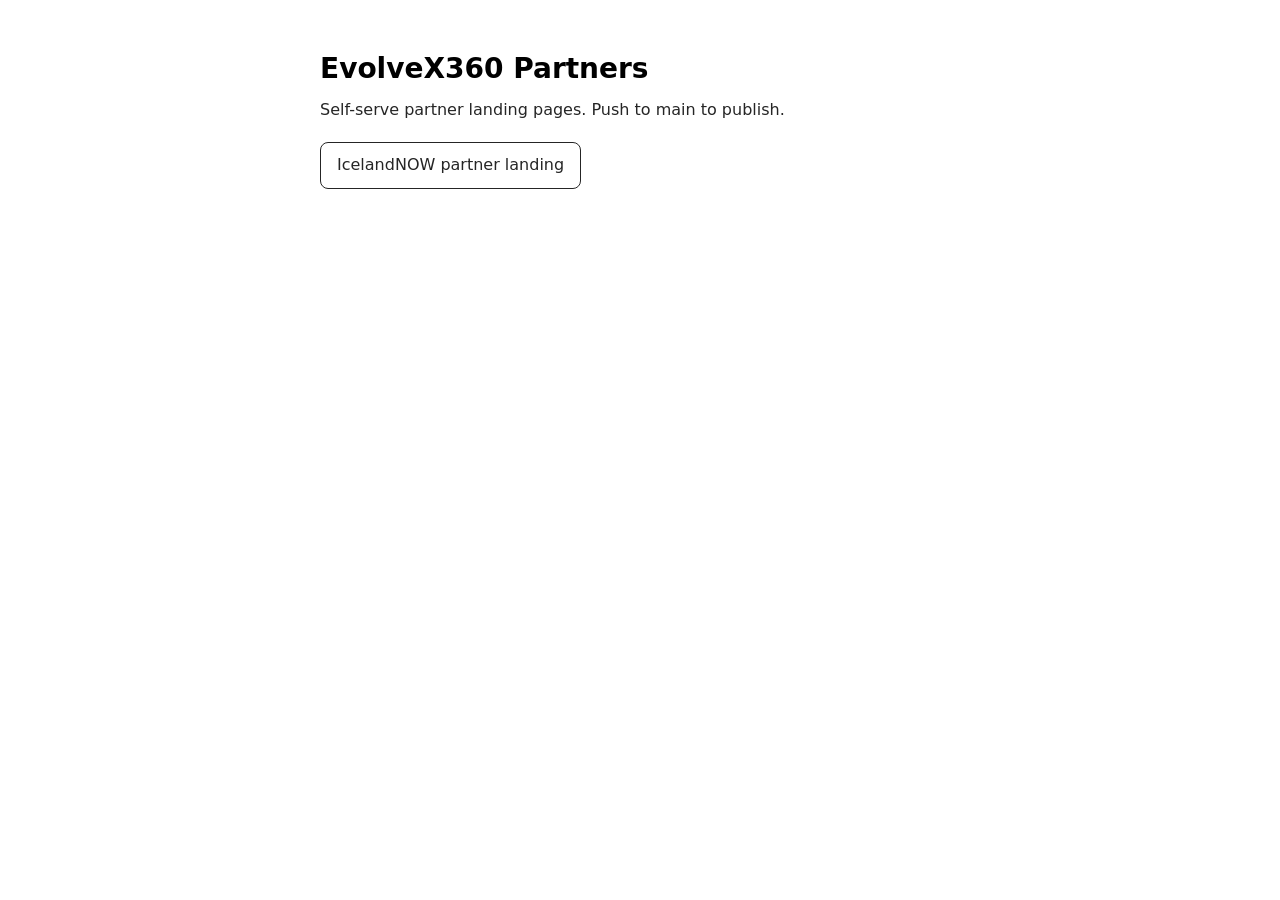
==== index.html @ c0bba4e9 "Initial EvolveX360 Partners hub with IcelandNOW landing" ====
<!DOCTYPE html>
<html lang="en">
<head>
  <meta charset="utf-8">
  <meta name="viewport" content="width=device-width, initial-scale=1">
  <title>EvolveX360 Partners</title>
  <style>
    :root { color-scheme: light dark; }
    body {
      margin: 0;
      font-family: system-ui, -apple-system, Segoe UI, Roboto, sans-serif;
      line-height: 1.5;
      max-width: 40rem;
      margin-inline: auto;
      padding: 3rem 1.25rem;
    }
    h1 { font-size: 1.75rem; margin: 0 0 0.5rem; }
    p { margin: 0 0 1.25rem; opacity: 0.85; }
    a {
      display: inline-block;
      padding: 0.65rem 1rem;
      border: 1px solid currentColor;
      border-radius: 0.5rem;
      text-decoration: none;
      color: inherit;
    }
    a:hover { opacity: 0.8; }
  </style>
</head>
<body>
  <h1>EvolveX360 Partners</h1>
  <p>Self-serve partner landing pages. Push to main to publish.</p>
  <p><a href="/icelandnow/">IcelandNOW partner landing</a></p>
</body>
</html>
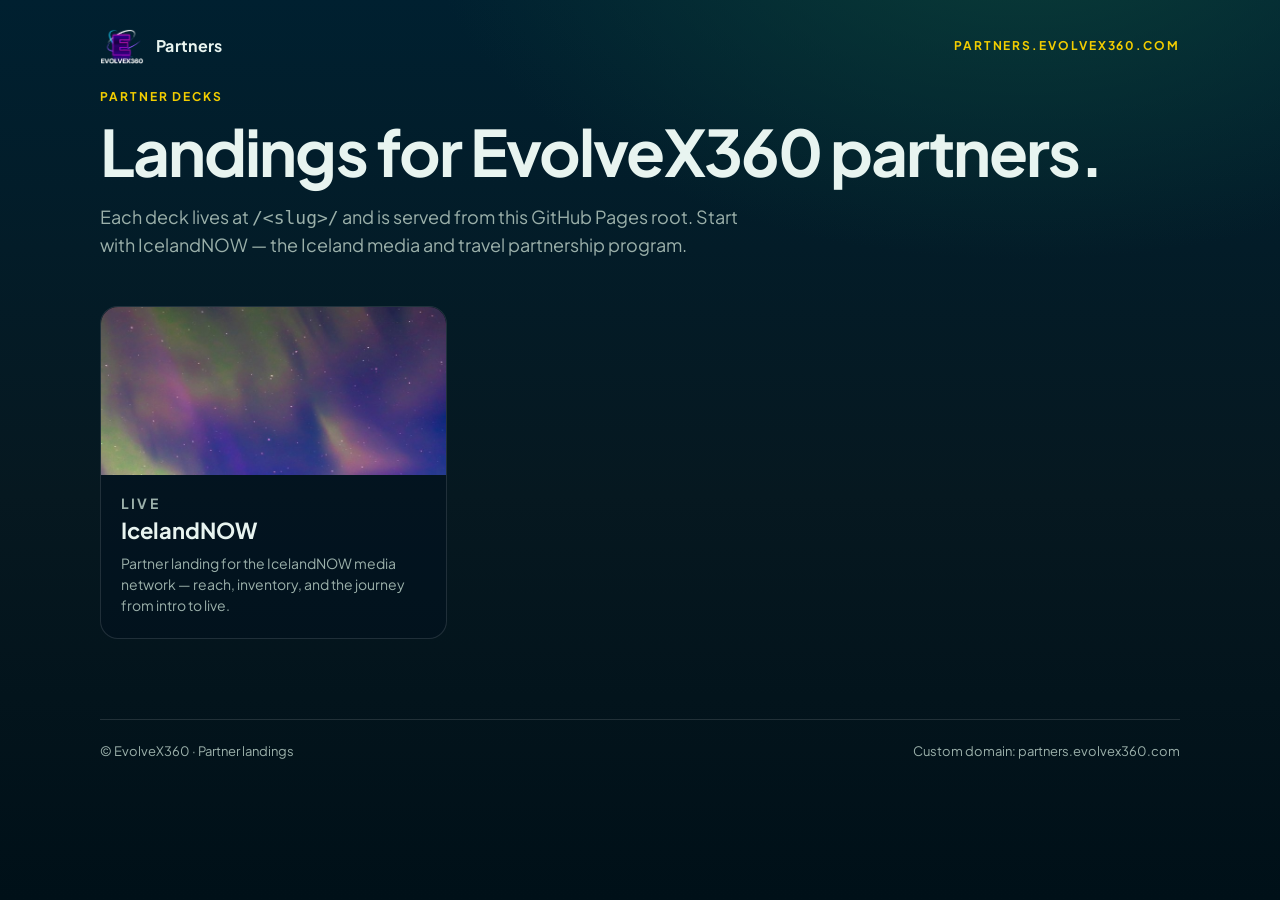
==== commit 48f55abc: "Add IcelandNOW partner hub and landing for GitHub Pages Publish the partners root hub, IcelandNOW la" ====
--- a/index.html
+++ b/index.html
@@ -4,32 +4,129 @@
   <meta charset="utf-8">
   <meta name="viewport" content="width=device-width, initial-scale=1">
   <title>EvolveX360 Partners</title>
+  <meta name="description" content="Partner landing pages for EvolveX360 decks. IcelandNOW and future partner programs.">
+  <link rel="icon" href="icelandnow/assets/mark.svg" type="image/svg+xml">
+  <link rel="stylesheet" href="icelandnow/fonts/plus-jakarta.css">
   <style>
-    :root { color-scheme: light dark; }
+    :root {
+      --night: #061820;
+      --aurora: #002030;
+      --ink: #e8f4f0;
+      --muted: #9bb0aa;
+      --yellow: #f2cd00;
+      --line: rgba(255,255,255,.12);
+    }
+    * { box-sizing: border-box; }
+    html, body { margin: 0; min-height: 100%; }
     body {
+      font-family: "Plus Jakarta Sans", "Segoe UI", sans-serif;
+      background: radial-gradient(1200px 700px at 80% -10%, #0a3d38 0%, transparent 50%),
+                  linear-gradient(180deg, var(--aurora) 0%, var(--night) 55%, #001018 100%);
+      color: var(--ink);
+      line-height: 1.5;
+    }
+    a { color: inherit; }
+    .wrap { width: min(1080px, calc(100% - 40px)); margin: 0 auto; }
+    header {
+      display: flex;
+      align-items: center;
+      justify-content: space-between;
+      padding: 28px 0 12px;
+    }
+    .brand {
+      display: flex;
+      align-items: center;
+      gap: 12px;
+      text-decoration: none;
+      font-weight: 700;
+      letter-spacing: .02em;
+    }
+    .brand img { height: 36px; width: auto; }
+    .eyebrow {
+      color: var(--yellow);
+      font-size: 12px;
+      font-weight: 700;
+      letter-spacing: .16em;
+      text-transform: uppercase;
+    }
+    h1 {
+      margin: 10px 0 12px;
+      font-size: clamp(36px, 6vw, 64px);
+      line-height: 1.05;
+      letter-spacing: -.03em;
+    }
+    .lede { max-width: 36em; color: var(--muted); font-size: 18px; }
+    .grid {
+      display: grid;
+      grid-template-columns: repeat(auto-fill, minmax(280px, 1fr));
+      gap: 20px;
+      margin: 48px 0 80px;
+    }
+    .card {
+      display: block;
+      text-decoration: none;
+      border: 1px solid var(--line);
+      border-radius: 18px;
+      overflow: hidden;
+      background: rgba(0,16,32,.45);
+      transition: transform .2s ease, border-color .2s ease;
+    }
+    .card:hover { transform: translateY(-3px); border-color: rgba(242,205,0,.45); }
+    .card figure {
       margin: 0;
-      font-family: system-ui, -apple-system, Segoe UI, Roboto, sans-serif;
-      line-height: 1.5;
-      max-width: 40rem;
-      margin-inline: auto;
-      padding: 3rem 1.25rem;
+      height: 168px;
+      background: #001018 center / cover no-repeat;
     }
-    h1 { font-size: 1.75rem; margin: 0 0 0.5rem; }
-    p { margin: 0 0 1.25rem; opacity: 0.85; }
-    a {
-      display: inline-block;
-      padding: 0.65rem 1rem;
-      border: 1px solid currentColor;
-      border-radius: 0.5rem;
-      text-decoration: none;
-      color: inherit;
+    .card body, .card .meta { padding: 18px 20px 22px; }
+    .card h2 { margin: 0 0 6px; font-size: 22px; }
+    .card p { margin: 0; color: var(--muted); font-size: 14px; }
+    footer {
+      border-top: 1px solid var(--line);
+      padding: 22px 0 40px;
+      color: var(--muted);
+      font-size: 13px;
+      display: flex;
+      justify-content: space-between;
+      gap: 16px;
+      flex-wrap: wrap;
     }
-    a:hover { opacity: 0.8; }
   </style>
 </head>
 <body>
-  <h1>EvolveX360 Partners</h1>
-  <p>Self-serve partner landing pages. Push to main to publish.</p>
-  <p><a href="/icelandnow/">IcelandNOW partner landing</a></p>
+  <div class="wrap">
+    <header>
+      <a class="brand" href="./">
+        <img src="icelandnow/img/evx-logo.png" alt="EvolveX360">
+        <span>Partners</span>
+      </a>
+      <span class="eyebrow">partners.evolvex360.com</span>
+    </header>
+
+    <main>
+      <p class="eyebrow">Partner decks</p>
+      <h1>Landings for EvolveX360 partners.</h1>
+      <p class="lede">
+        Each deck lives at <code>/&lt;slug&gt;/</code> and is served from this
+        GitHub Pages root. Start with IcelandNOW — the Iceland media and
+        travel partnership program.
+      </p>
+
+      <section class="grid" aria-label="Current decks">
+        <a class="card" href="icelandnow/">
+          <figure style="background-image:url('icelandnow/img/aurora-masthead.jpg')"></figure>
+          <div class="meta">
+            <p class="eyebrow">Live</p>
+            <h2>IcelandNOW</h2>
+            <p>Partner landing for the IcelandNOW media network — reach, inventory, and the journey from intro to live.</p>
+          </div>
+        </a>
+      </section>
+    </main>
+
+    <footer>
+      <span>© EvolveX360 · Partner landings</span>
+      <span>Custom domain: partners.evolvex360.com</span>
+    </footer>
+  </div>
 </body>
 </html>
--- a/icelandnow/fonts/plus-jakarta.css
+++ b/icelandnow/fonts/plus-jakarta.css
@@ -0,0 +1,7 @@
+@font-face {
+  font-family: "Plus Jakarta Sans";
+  font-style: normal;
+  font-weight: 400 800;
+  font-display: swap;
+  src: url("PlusJakartaSans-variable.ttf") format("truetype");
+}
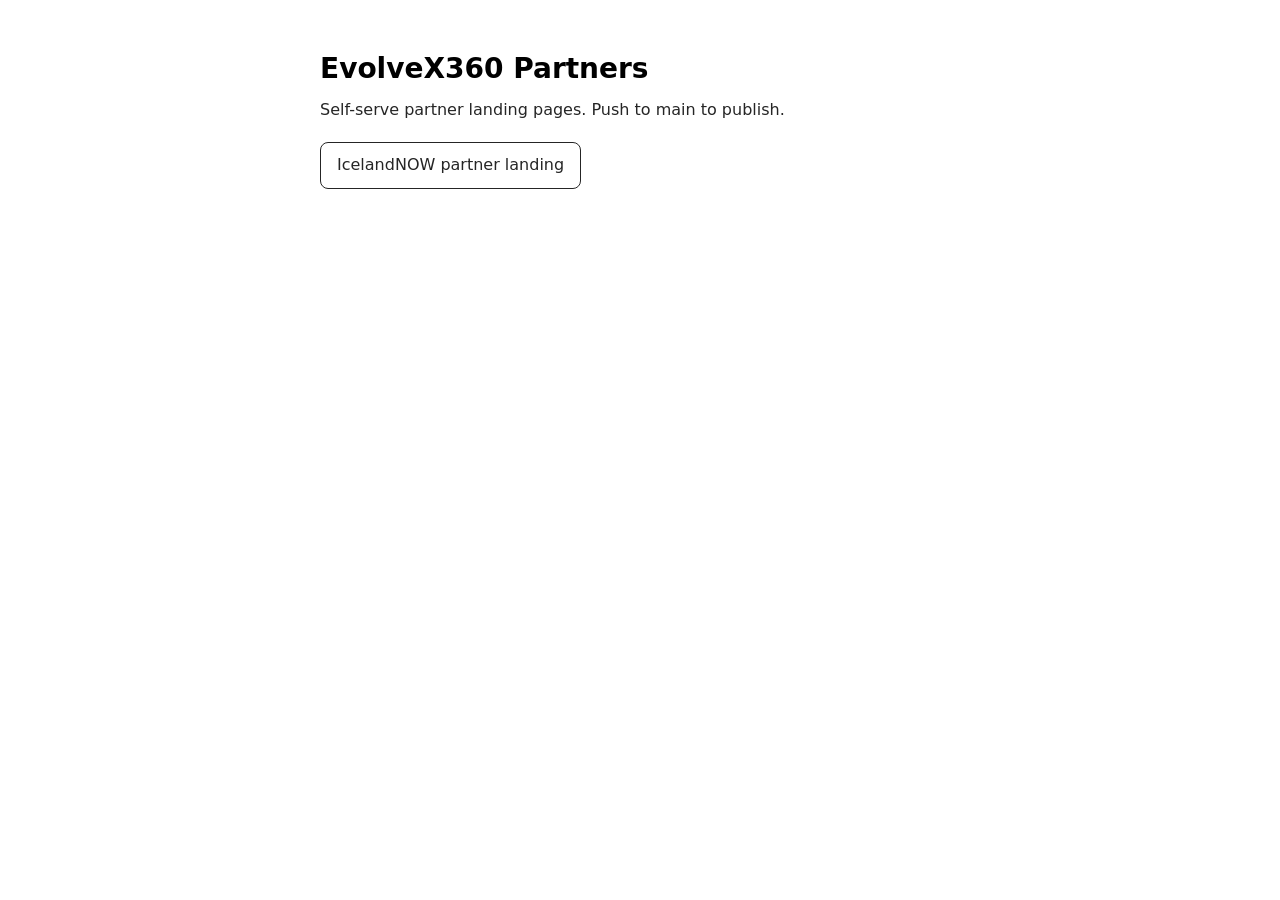
==== commit b946b275: "Publish exact partner hub and named IcelandNOW assets Use the specified root index.html hub, add rec" ====
--- a/index.html
+++ b/index.html
@@ -4,129 +4,32 @@
   <meta charset="utf-8">
   <meta name="viewport" content="width=device-width, initial-scale=1">
   <title>EvolveX360 Partners</title>
-  <meta name="description" content="Partner landing pages for EvolveX360 decks. IcelandNOW and future partner programs.">
-  <link rel="icon" href="icelandnow/assets/mark.svg" type="image/svg+xml">
-  <link rel="stylesheet" href="icelandnow/fonts/plus-jakarta.css">
   <style>
-    :root {
-      --night: #061820;
-      --aurora: #002030;
-      --ink: #e8f4f0;
-      --muted: #9bb0aa;
-      --yellow: #f2cd00;
-      --line: rgba(255,255,255,.12);
+    :root { color-scheme: light dark; }
+    body {
+      margin: 0;
+      font-family: system-ui, -apple-system, Segoe UI, Roboto, sans-serif;
+      line-height: 1.5;
+      max-width: 40rem;
+      margin-inline: auto;
+      padding: 3rem 1.25rem;
     }
-    * { box-sizing: border-box; }
-    html, body { margin: 0; min-height: 100%; }
-    body {
-      font-family: "Plus Jakarta Sans", "Segoe UI", sans-serif;
-      background: radial-gradient(1200px 700px at 80% -10%, #0a3d38 0%, transparent 50%),
-                  linear-gradient(180deg, var(--aurora) 0%, var(--night) 55%, #001018 100%);
-      color: var(--ink);
-      line-height: 1.5;
+    h1 { font-size: 1.75rem; margin: 0 0 0.5rem; }
+    p { margin: 0 0 1.25rem; opacity: 0.85; }
+    a {
+      display: inline-block;
+      padding: 0.65rem 1rem;
+      border: 1px solid currentColor;
+      border-radius: 0.5rem;
+      text-decoration: none;
+      color: inherit;
     }
-    a { color: inherit; }
-    .wrap { width: min(1080px, calc(100% - 40px)); margin: 0 auto; }
-    header {
-      display: flex;
-      align-items: center;
-      justify-content: space-between;
-      padding: 28px 0 12px;
-    }
-    .brand {
-      display: flex;
-      align-items: center;
-      gap: 12px;
-      text-decoration: none;
-      font-weight: 700;
-      letter-spacing: .02em;
-    }
-    .brand img { height: 36px; width: auto; }
-    .eyebrow {
-      color: var(--yellow);
-      font-size: 12px;
-      font-weight: 700;
-      letter-spacing: .16em;
-      text-transform: uppercase;
-    }
-    h1 {
-      margin: 10px 0 12px;
-      font-size: clamp(36px, 6vw, 64px);
-      line-height: 1.05;
-      letter-spacing: -.03em;
-    }
-    .lede { max-width: 36em; color: var(--muted); font-size: 18px; }
-    .grid {
-      display: grid;
-      grid-template-columns: repeat(auto-fill, minmax(280px, 1fr));
-      gap: 20px;
-      margin: 48px 0 80px;
-    }
-    .card {
-      display: block;
-      text-decoration: none;
-      border: 1px solid var(--line);
-      border-radius: 18px;
-      overflow: hidden;
-      background: rgba(0,16,32,.45);
-      transition: transform .2s ease, border-color .2s ease;
-    }
-    .card:hover { transform: translateY(-3px); border-color: rgba(242,205,0,.45); }
-    .card figure {
-      margin: 0;
-      height: 168px;
-      background: #001018 center / cover no-repeat;
-    }
-    .card body, .card .meta { padding: 18px 20px 22px; }
-    .card h2 { margin: 0 0 6px; font-size: 22px; }
-    .card p { margin: 0; color: var(--muted); font-size: 14px; }
-    footer {
-      border-top: 1px solid var(--line);
-      padding: 22px 0 40px;
-      color: var(--muted);
-      font-size: 13px;
-      display: flex;
-      justify-content: space-between;
-      gap: 16px;
-      flex-wrap: wrap;
-    }
+    a:hover { opacity: 0.8; }
   </style>
 </head>
 <body>
-  <div class="wrap">
-    <header>
-      <a class="brand" href="./">
-        <img src="icelandnow/img/evx-logo.png" alt="EvolveX360">
-        <span>Partners</span>
-      </a>
-      <span class="eyebrow">partners.evolvex360.com</span>
-    </header>
-
-    <main>
-      <p class="eyebrow">Partner decks</p>
-      <h1>Landings for EvolveX360 partners.</h1>
-      <p class="lede">
-        Each deck lives at <code>/&lt;slug&gt;/</code> and is served from this
-        GitHub Pages root. Start with IcelandNOW — the Iceland media and
-        travel partnership program.
-      </p>
-
-      <section class="grid" aria-label="Current decks">
-        <a class="card" href="icelandnow/">
-          <figure style="background-image:url('icelandnow/img/aurora-masthead.jpg')"></figure>
-          <div class="meta">
-            <p class="eyebrow">Live</p>
-            <h2>IcelandNOW</h2>
-            <p>Partner landing for the IcelandNOW media network — reach, inventory, and the journey from intro to live.</p>
-          </div>
-        </a>
-      </section>
-    </main>
-
-    <footer>
-      <span>© EvolveX360 · Partner landings</span>
-      <span>Custom domain: partners.evolvex360.com</span>
-    </footer>
-  </div>
+  <h1>EvolveX360 Partners</h1>
+  <p>Self-serve partner landing pages. Push to main to publish.</p>
+  <p><a href="/icelandnow/">IcelandNOW partner landing</a></p>
 </body>
 </html>
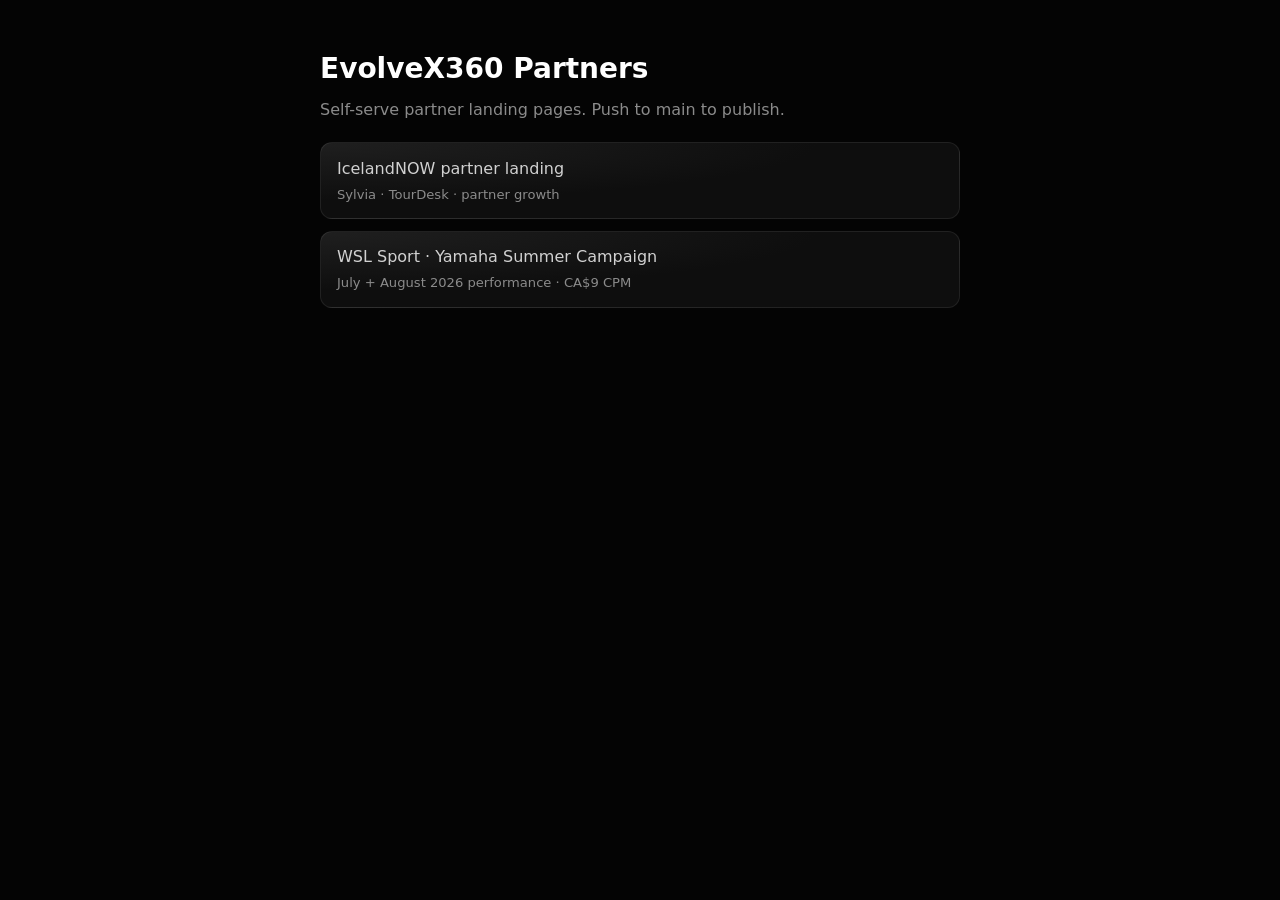
==== commit 153a88c9: "Add WSL Yamaha Summer Campaign partner page Publish the self-serve WSL Sport Yamaha landing at /wsl-" ====
--- a/index.html
+++ b/index.html
@@ -5,7 +5,7 @@
   <meta name="viewport" content="width=device-width, initial-scale=1">
   <title>EvolveX360 Partners</title>
   <style>
-    :root { color-scheme: light dark; }
+    :root { color-scheme: dark; }
     body {
       margin: 0;
       font-family: system-ui, -apple-system, Segoe UI, Roboto, sans-serif;
@@ -13,23 +13,39 @@
       max-width: 40rem;
       margin-inline: auto;
       padding: 3rem 1.25rem;
+      background: #040404;
+      color: #8b8b8b;
     }
-    h1 { font-size: 1.75rem; margin: 0 0 0.5rem; }
-    p { margin: 0 0 1.25rem; opacity: 0.85; }
+    h1 { font-size: 1.75rem; margin: 0 0 0.5rem; color: #fff; }
+    p { margin: 0 0 1.25rem; }
+    ul { list-style: none; padding: 0; margin: 0; display: grid; gap: 0.75rem; }
     a {
-      display: inline-block;
-      padding: 0.65rem 1rem;
-      border: 1px solid currentColor;
-      border-radius: 0.5rem;
+      display: block;
+      padding: 0.85rem 1rem;
+      border: 1px solid rgba(255,255,255,0.08);
+      border-radius: 0.75rem;
       text-decoration: none;
-      color: inherit;
+      color: #d1d1d1;
+      background: radial-gradient(at 0% 0%, #1f1f1f 0%, #0e0e0e 55%);
     }
-    a:hover { opacity: 0.8; }
+    a:hover { border-color: rgba(200,42,239,0.35); }
+    a span { display: block; font-size: 0.82rem; color: #8b8b8b; margin-top: 0.25rem; }
   </style>
 </head>
 <body>
   <h1>EvolveX360 Partners</h1>
   <p>Self-serve partner landing pages. Push to main to publish.</p>
-  <p><a href="/icelandnow/">IcelandNOW partner landing</a></p>
+  <ul>
+    <li>
+      <a href="/icelandnow/">IcelandNOW partner landing
+        <span>Sylvia · TourDesk · partner growth</span>
+      </a>
+    </li>
+    <li>
+      <a href="/wsl-yamaha/">WSL Sport · Yamaha Summer Campaign
+        <span>July + August 2026 performance · CA$9 CPM</span>
+      </a>
+    </li>
+  </ul>
 </body>
 </html>
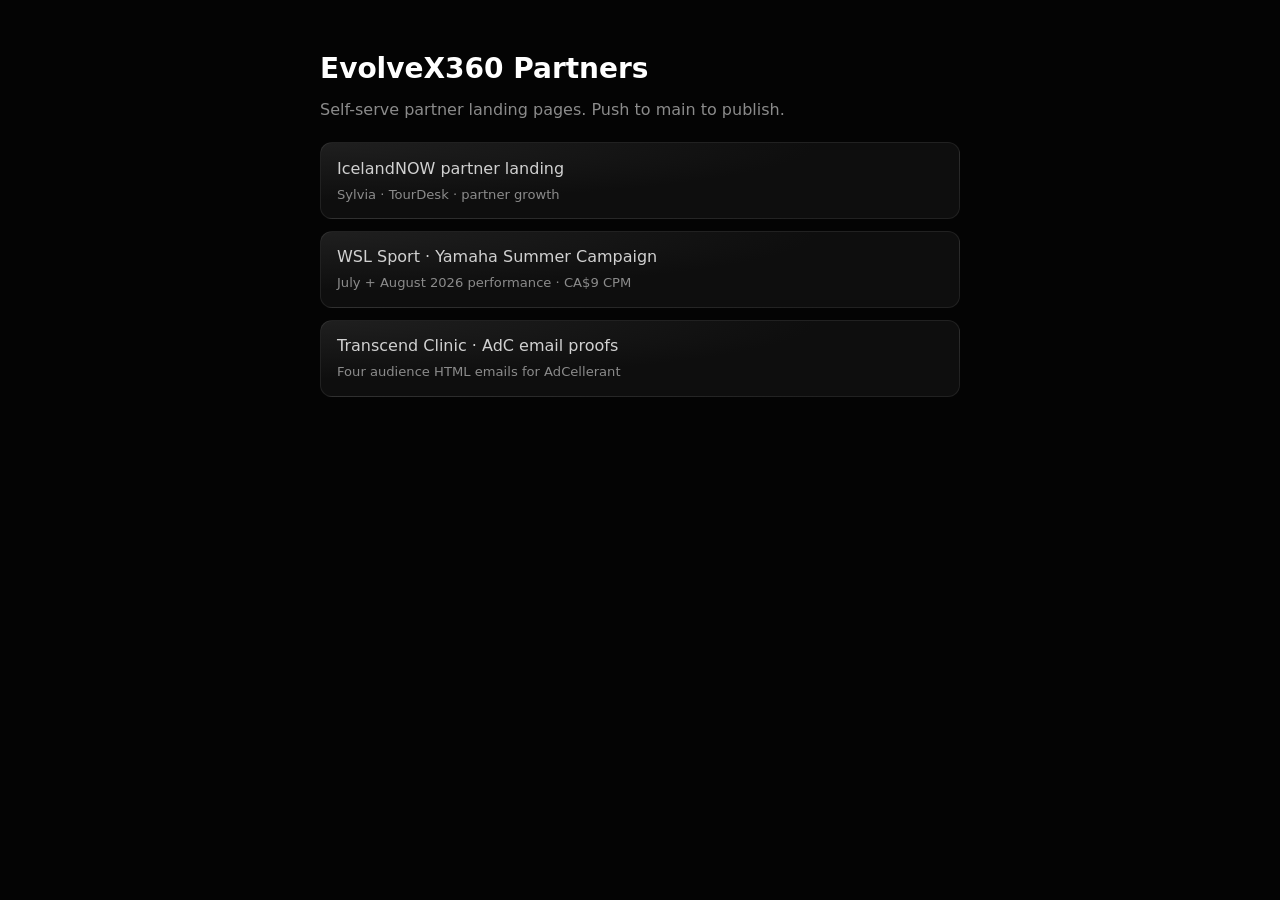
==== commit b7ea3af4: "Add Transcend AdC email proof pages Publish the Transcend Clinic AdCellerant email proofs at /transc" ====
--- a/index.html
+++ b/index.html
@@ -46,6 +46,11 @@
         <span>July + August 2026 performance · CA$9 CPM</span>
       </a>
     </li>
+    <li>
+      <a href="/transcend-adc-emails/">Transcend Clinic · AdC email proofs
+        <span>Four audience HTML emails for AdCellerant</span>
+      </a>
+    </li>
   </ul>
 </body>
 </html>
